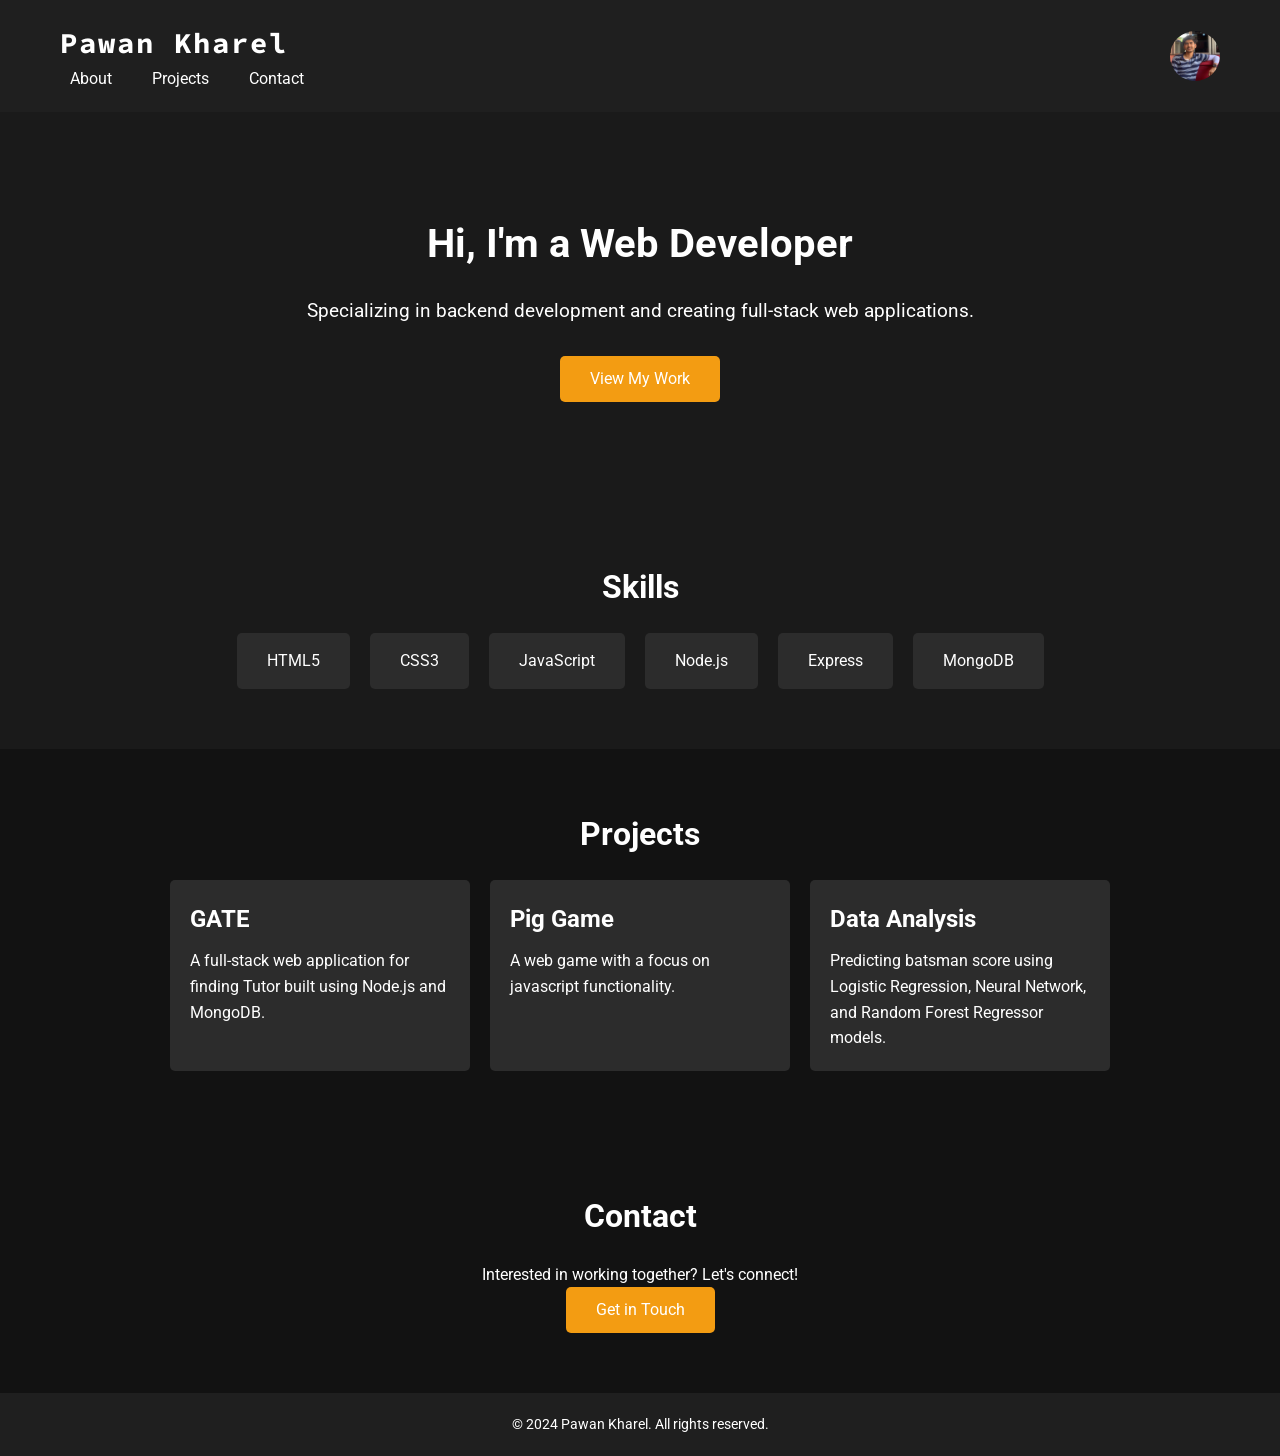
==== index.html @ b5b03adb "Add files via upload" ====
<!DOCTYPE html>
<html lang="en">
<head>
    <meta charset="UTF-8">
    <meta name="viewport" content="width=device-width, initial-scale=1.0">
    <title>Pawan Kharel</title>
    <link rel="stylesheet" href="styles.css">
    <link rel="preconnect" href="https://fonts.googleapis.com">
    <link rel="preconnect" href="https://fonts.gstatic.com" crossorigin>
    <link href="https://fonts.googleapis.com/css2?family=Roboto:wght@400;700&family=Source+Code+Pro:wght@400;700&display=swap" rel="stylesheet">
</head>
<body>
    <section id="head">  </section>
    <header id="header">
        <div class="container" style="position: relative;">
            <h1 class="logo">Pawan Kharel</h1>
            <nav style="display: flex; align-items: center; justify-content: space-between;">
                <ul style="display: flex; list-style: none; gap: 20px;">
                    <li><a href="#head">About</a></li>
                    <li><a href="#projects">Projects</a></li>
                    <li><a href="#contact">Contact</a></li>
                </ul>
                <!-- Add your photo here -->
                <img src="./448059141_3847189515497243_2760969491466251403_n.jpg" alt="Profile Photo" style="width: 50px; height: 50px; border-radius: 50%; position: absolute; right: 20px; top: 50%; transform: translateY(-50%);">
            </nav>
        </div>
    </header>
    
    


    <section id="hero">
        <div class="container">
            <h2>Hi, I'm a Web Developer</h2>
            <p>Specializing in backend development and creating full-stack web applications.</p>
            <a href="#projects" class="btn">View My Work</a>
        </div>
    </section>

    <!-- <section id="about">
        <div class="container">
            <h2>About Me</h2>
            <p>I am a passionate software enthusiast based in Kirtipur, Nepal, with a focus on backend development, particularly using Node.js and MongoDB.</p>
        </div>
    </section> -->

    <section id="skills">
        <div class="container">
            <h2>Skills</h2>
            <div class="skills-grid">
                <div class="skill">HTML5</div>
                <div class="skill">CSS3</div>
                <div class="skill">JavaScript</div>
                <div class="skill">Node.js</div>
                <div class="skill">Express</div>
                <div class="skill">MongoDB</div>
            </div>
        </div>
    </section>

    <section id="projects">
        <div class="container">
            <h2>Projects</h2>
            <div class="projects-grid">
                <div class="project">
                  <a href="https://github.com/kharelpawan/gate" style="text-decoration: none; color: white;">
                    <h3>GATE</h3>
                  </a>
                    <p>A full-stack web application for finding Tutor built using Node.js and MongoDB.</p>
                </div>
                <div class="project">
                  <a href="https://kharelpawan.github.io/piggame/" style="text-decoration: none; color: white;" target="">
                    <h3>Pig Game</h3></a>
                    <p>A web game with a focus on javascript functionality.</p>
                </div>
                <div class="project">
                  <a href="https://github.com/kharelpawan/Analyzing-Performace-of-Cricket-Player" style="text-decoration: none; color: white;" target="_blank">
                    <h3 >Data Analysis</h3></a>
                    <p>Predicting batsman score using Logistic Regression, Neural Network, and Random Forest Regressor models.</p>
                </div>
                
            </div>
        </div>
    </section>

    <section id="contact">
        <div class="container">
            <h2>Contact</h2>
            <p>Interested in working together? Let's connect!</p>
            <a href="https://www.linkedin.com/in/kharelpawan/" class="btn" target="_blank">Get in Touch</a>
        </div>
    </section>

    <footer>
        <div class="container">
            <p>&copy; 2024 Pawan Kharel. All rights reserved.</p>
        </div>
    </footer>

    <script src="script.js"></script>
</body>
</html>
---- styles.css ----
/* Reset and Basic Styling */
* {
    margin: 0;
    padding: 0;
    box-sizing: border-box;
}

body {
    font-family: 'Roboto', sans-serif;
    background-color: #121212;
    color: #fff;
    line-height: 1.6;
}

.container {
    max-width: 1200px;
    margin: 0 auto;
    padding: 0 20px;
}

/* Header Styling */
header {
    background-color: #1f1f1f;
    padding: 20px 0;
    position: sticky;
    top: 0;
    z-index: 1000;
}

header .logo {
    font-family: 'Source Code Pro', monospace;
    font-size: 1.8rem;
    letter-spacing: 2px;
}

header nav ul {
    list-style: none;
    display: flex;
    gap: 20px;
}

header nav ul li a {
    color: #fff;
    text-decoration: none;
    padding: 5px 10px;
    transition: color 0.3s ease;
}

header nav ul li a:hover {
    color: #f39c12;
}

/* Hero Section */
#hero {
    background-color: #1a1a1a;
    padding: 100px 0;
    text-align: center;
}

#hero h2 {
    font-size: 2.5rem;
    margin-bottom: 20px;
}

#hero p {
    font-size: 1.2rem;
    margin-bottom: 30px;
}

.btn {
    display: inline-block;
    padding: 10px 30px;
    background-color: #f39c12;
    color: #fff;
    text-decoration: none;
    border-radius: 5px;
    transition: background-color 0.3s ease;
}

.btn:hover {
    background-color: #d35400;
}

/* About Section */
#about {
    padding: 60px 0;
    text-align: center;
}

#about h2 {
    font-size: 2rem;
    margin-bottom: 20px;
}

/* Skills Section */
#skills {
    padding: 60px 0;
    background-color: #1a1a1a;
    text-align: center;
}

#skills h2 {
    font-size: 2rem;
    margin-bottom: 20px;
}

.skills-grid {
    display: flex;
    flex-wrap: wrap;
    justify-content: center;
    gap: 20px;
}

.skill {
    background-color: #2c2c2c;
    padding: 15px 30px;
    border-radius: 5px;
    font-size: 1rem;
}

/* Projects Section */
#projects {
    padding: 60px 0;
    text-align: center;
}

#projects h2 {
    font-size: 2rem;
    margin-bottom: 20px;
}

.projects-grid {
    display: flex;
    flex-wrap: wrap;
    justify-content: center;
    gap: 20px;
}

.project {
    background-color: #2c2c2c;
    padding: 20px;
    border-radius: 5px;
    max-width: 300px;
    text-align: left;
}

.project h3 {
    font-size: 1.5rem;
    margin-bottom: 10px;
}

/* Contact Section */
#contact {
    padding: 60px 0;
    text-align: center;
}

#contact h2 {
    font-size: 2rem;
    margin-bottom: 20px;
}

/* Footer */
footer {
    background-color: #1f1f1f;
    padding: 20px 0;
    text-align: center;
    font-size: 0.9rem;
}

/* Media Queries for Responsiveness */
@media (max-width: 768px) {
    header nav ul {
        flex-direction: column;
        gap: 10px;
    }

    #hero h2 {
        font-size: 2rem;
    }

    #skills, #projects {
        padding: 40px 0;
    }

    .skills-grid, .projects-grid {
        flex-direction: column;
    }
}

@media (max-width: 480px) {
    .btn {
        padding: 10px 20px;
    }

    #hero h2 {
        font-size: 1.8rem;
    }
}
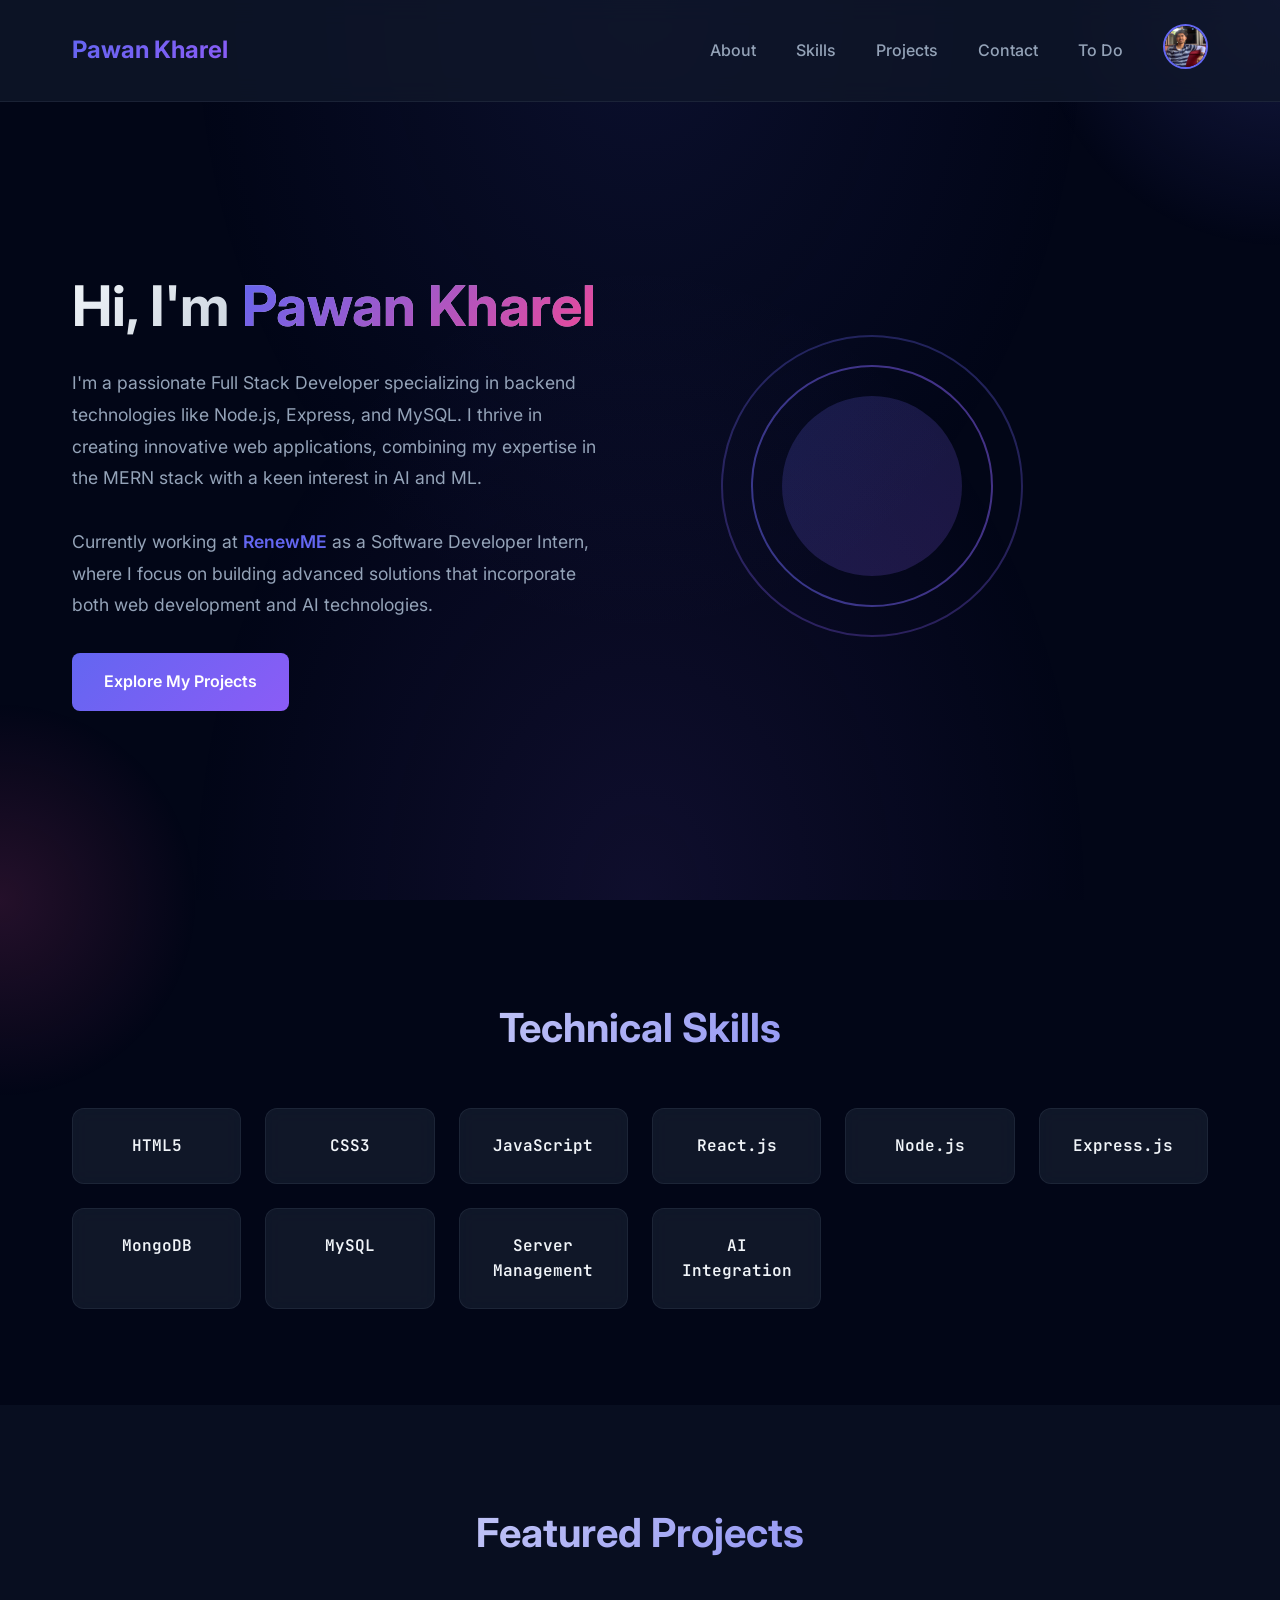
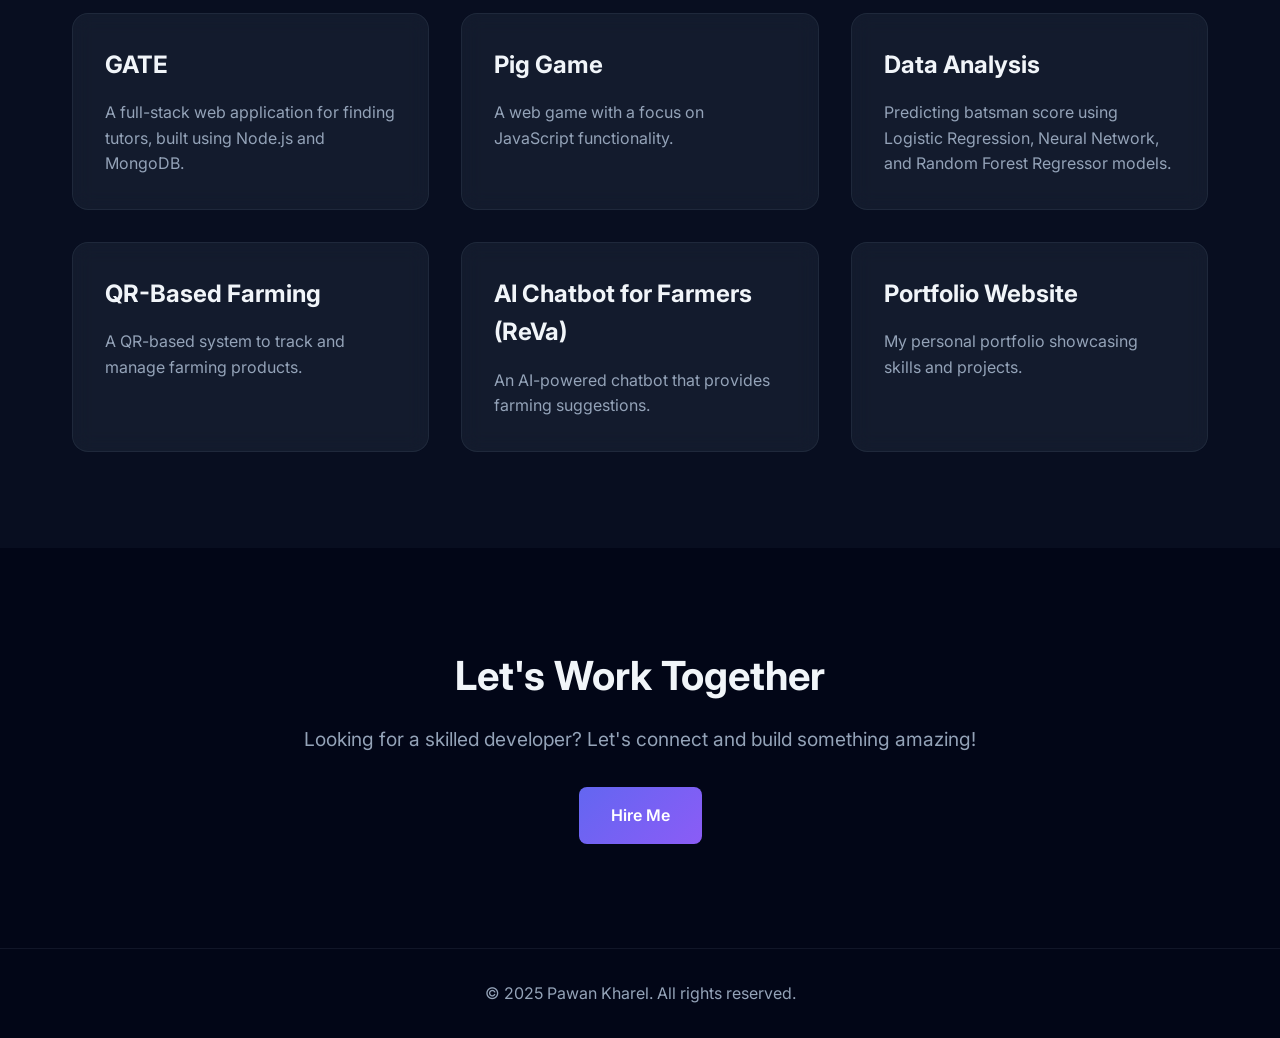
==== commit d14c35e5: "2026 ui" ====
--- a/index.html
+++ b/index.html
@@ -3,100 +3,581 @@
 <head>
     <meta charset="UTF-8">
     <meta name="viewport" content="width=device-width, initial-scale=1.0">
-    <title>Pawan Kharel</title>
-    <link rel="stylesheet" href="styles.css">
+    <title>Pawan Kharel - Full Stack Developer</title>
     <link rel="preconnect" href="https://fonts.googleapis.com">
     <link rel="preconnect" href="https://fonts.gstatic.com" crossorigin>
-    <link href="https://fonts.googleapis.com/css2?family=Roboto:wght@400;700&family=Source+Code+Pro:wght@400;700&display=swap" rel="stylesheet">
+    <link href="https://fonts.googleapis.com/css2?family=Inter:wght@300;400;500;600;700&family=JetBrains+Mono:wght@400;600&display=swap" rel="stylesheet">
+    <style>
+        * {
+            margin: 0;
+            padding: 0;
+            box-sizing: border-box;
+        }
+
+        :root {
+            --primary: #6366f1;
+            --primary-dark: #4f46e5;
+            --secondary: #8b5cf6;
+            --accent: #ec4899;
+            --bg-dark: #0f172a;
+            --bg-darker: #020617;
+            --text: #f1f5f9;
+            --text-muted: #94a3b8;
+            --card-bg: rgba(30, 41, 59, 0.5);
+            --border: rgba(148, 163, 184, 0.1);
+        }
+
+        body {
+            font-family: 'Inter', sans-serif;
+            background: var(--bg-darker);
+            color: var(--text);
+            line-height: 1.6;
+            overflow-x: hidden;
+        }
+
+        .container {
+            max-width: 1200px;
+            margin: 0 auto;
+            padding: 0 2rem;
+        }
+
+        /* Animated Background */
+        .bg-animation {
+            position: fixed;
+            top: 0;
+            left: 0;
+            width: 100%;
+            height: 100%;
+            z-index: -1;
+            background: radial-gradient(ellipse at top, rgba(99, 102, 241, 0.1) 0%, transparent 50%),
+                        radial-gradient(ellipse at bottom, rgba(139, 92, 246, 0.1) 0%, transparent 50%);
+        }
+
+        .bg-animation::before {
+            content: '';
+            position: absolute;
+            width: 500px;
+            height: 500px;
+            background: radial-gradient(circle, rgba(99, 102, 241, 0.2) 0%, transparent 70%);
+            top: -250px;
+            right: -250px;
+            animation: float 20s ease-in-out infinite;
+        }
+
+        .bg-animation::after {
+            content: '';
+            position: absolute;
+            width: 400px;
+            height: 400px;
+            background: radial-gradient(circle, rgba(236, 72, 153, 0.15) 0%, transparent 70%);
+            bottom: -200px;
+            left: -200px;
+            animation: float 15s ease-in-out infinite reverse;
+        }
+
+        @keyframes float {
+            0%, 100% { transform: translate(0, 0) rotate(0deg); }
+            33% { transform: translate(100px, -50px) rotate(120deg); }
+            66% { transform: translate(-50px, 100px) rotate(240deg); }
+        }
+
+        /* Header */
+        header {
+            position: fixed;
+            top: 0;
+            left: 0;
+            right: 0;
+            z-index: 1000;
+            background: rgba(15, 23, 42, 0.8);
+            backdrop-filter: blur(12px);
+            border-bottom: 1px solid var(--border);
+            transition: all 0.3s ease;
+        }
+
+        header.scrolled {
+            background: rgba(15, 23, 42, 0.95);
+            box-shadow: 0 4px 30px rgba(0, 0, 0, 0.3);
+        }
+
+        .header-content {
+            display: flex;
+            justify-content: space-between;
+            align-items: center;
+            padding: 1.5rem 0;
+        }
+
+        .logo {
+            font-size: 1.5rem;
+            font-weight: 700;
+            background: linear-gradient(135deg, var(--primary), var(--secondary));
+            -webkit-background-clip: text;
+            -webkit-text-fill-color: transparent;
+            background-clip: text;
+        }
+
+        nav ul {
+            display: flex;
+            list-style: none;
+            gap: 2.5rem;
+            align-items: center;
+        }
+
+        nav a {
+            color: var(--text-muted);
+            text-decoration: none;
+            font-weight: 500;
+            transition: color 0.3s ease;
+            position: relative;
+        }
+
+        nav a::after {
+            content: '';
+            position: absolute;
+            bottom: -5px;
+            left: 0;
+            width: 0;
+            height: 2px;
+            background: var(--primary);
+            transition: width 0.3s ease;
+        }
+
+        nav a:hover {
+            color: var(--text);
+        }
+
+        nav a:hover::after {
+            width: 100%;
+        }
+
+        .profile-img {
+            width: 45px;
+            height: 45px;
+            border-radius: 50%;
+            border: 2px solid var(--primary);
+            object-fit: cover;
+            transition: transform 0.3s ease;
+        }
+
+        .profile-img:hover {
+            transform: scale(1.1);
+        }
+
+        /* Hero Section */
+        #hero {
+            min-height: 100vh;
+            display: flex;
+            align-items: center;
+            padding-top: 80px;
+        }
+
+        .hero-content {
+            display: grid;
+            grid-template-columns: 1fr 1fr;
+            gap: 4rem;
+            align-items: center;
+        }
+
+        .hero-text h2 {
+            font-size: 3.5rem;
+            font-weight: 700;
+            margin-bottom: 1rem;
+            background: linear-gradient(135deg, var(--text), var(--text-muted));
+            -webkit-background-clip: text;
+            -webkit-text-fill-color: transparent;
+            background-clip: text;
+            animation: fadeInUp 0.8s ease;
+        }
+
+        .hero-text .highlight {
+            background: linear-gradient(135deg, var(--primary), var(--accent));
+            -webkit-background-clip: text;
+            -webkit-text-fill-color: transparent;
+            background-clip: text;
+        }
+
+        .hero-text p {
+            color: var(--text-muted);
+            font-size: 1.1rem;
+            margin-bottom: 2rem;
+            line-height: 1.8;
+            animation: fadeInUp 0.8s ease 0.2s backwards;
+        }
+
+        .hero-text a.company-link {
+            color: var(--primary);
+            text-decoration: none;
+            font-weight: 600;
+            transition: color 0.3s ease;
+        }
+
+        .hero-text a.company-link:hover {
+            color: var(--secondary);
+        }
+
+        .btn {
+            display: inline-block;
+            padding: 1rem 2rem;
+            background: linear-gradient(135deg, var(--primary), var(--secondary));
+            color: white;
+            text-decoration: none;
+            border-radius: 8px;
+            font-weight: 600;
+            transition: all 0.3s ease;
+            position: relative;
+            overflow: hidden;
+            animation: fadeInUp 0.8s ease 0.4s backwards;
+        }
+
+        .btn::before {
+            content: '';
+            position: absolute;
+            top: 0;
+            left: -100%;
+            width: 100%;
+            height: 100%;
+            background: linear-gradient(135deg, var(--secondary), var(--accent));
+            transition: left 0.3s ease;
+        }
+
+        .btn span {
+            position: relative;
+            z-index: 1;
+        }
+
+        .btn:hover::before {
+            left: 0;
+        }
+
+        .btn:hover {
+            transform: translateY(-2px);
+            box-shadow: 0 10px 30px rgba(99, 102, 241, 0.3);
+        }
+
+        @keyframes fadeInUp {
+            from {
+                opacity: 0;
+                transform: translateY(30px);
+            }
+            to {
+                opacity: 1;
+                transform: translateY(0);
+            }
+        }
+
+        /* Skills Section */
+        #skills {
+            padding: 6rem 0;
+        }
+
+        .section-title {
+            text-align: center;
+            font-size: 2.5rem;
+            font-weight: 700;
+            margin-bottom: 3rem;
+            background: linear-gradient(135deg, var(--text), var(--primary));
+            -webkit-background-clip: text;
+            -webkit-text-fill-color: transparent;
+            background-clip: text;
+        }
+
+        .skills-grid {
+            display: grid;
+            grid-template-columns: repeat(auto-fit, minmax(150px, 1fr));
+            gap: 1.5rem;
+        }
+
+        .skill {
+            background: var(--card-bg);
+            backdrop-filter: blur(10px);
+            border: 1px solid var(--border);
+            padding: 1.5rem;
+            border-radius: 12px;
+            text-align: center;
+            font-weight: 600;
+            font-family: 'JetBrains Mono', monospace;
+            transition: all 0.3s ease;
+        }
+
+        .skill:hover {
+            transform: translateY(-5px);
+            border-color: var(--primary);
+            box-shadow: 0 10px 30px rgba(99, 102, 241, 0.2);
+        }
+
+        /* Projects Section */
+        #projects {
+            padding: 6rem 0;
+            background: rgba(15, 23, 42, 0.5);
+        }
+
+        .projects-grid {
+            display: grid;
+            grid-template-columns: repeat(auto-fit, minmax(320px, 1fr));
+            gap: 2rem;
+        }
+
+        .project {
+            background: var(--card-bg);
+            backdrop-filter: blur(10px);
+            border: 1px solid var(--border);
+            border-radius: 16px;
+            padding: 2rem;
+            transition: all 0.3s ease;
+            position: relative;
+            overflow: hidden;
+        }
+
+        .project::before {
+            content: '';
+            position: absolute;
+            top: 0;
+            left: 0;
+            width: 100%;
+            height: 4px;
+            background: linear-gradient(90deg, var(--primary), var(--secondary));
+            transform: scaleX(0);
+            transition: transform 0.3s ease;
+        }
+
+        .project:hover::before {
+            transform: scaleX(1);
+        }
+
+        .project:hover {
+            transform: translateY(-10px);
+            border-color: var(--primary);
+            box-shadow: 0 20px 40px rgba(99, 102, 241, 0.2);
+        }
+
+        .project h3 {
+            font-size: 1.5rem;
+            margin-bottom: 1rem;
+            color: var(--text);
+        }
+
+        .project a {
+            color: var(--text);
+            text-decoration: none;
+            transition: color 0.3s ease;
+        }
+
+        .project a:hover {
+            color: var(--primary);
+        }
+
+        .project p {
+            color: var(--text-muted);
+            line-height: 1.6;
+        }
+
+        /* Contact Section */
+        #contact {
+            padding: 6rem 0;
+            text-align: center;
+        }
+
+        #contact h2 {
+            font-size: 2.5rem;
+            margin-bottom: 1rem;
+        }
+
+        #contact p {
+            font-size: 1.2rem;
+            color: var(--text-muted);
+            margin-bottom: 2rem;
+        }
+
+        /* Footer */
+        footer {
+            background: var(--bg-darker);
+            border-top: 1px solid var(--border);
+            padding: 2rem 0;
+            text-align: center;
+            color: var(--text-muted);
+        }
+
+        /* Responsive */
+        @media (max-width: 768px) {
+            .hero-content {
+                grid-template-columns: 1fr;
+                text-align: center;
+            }
+
+            .hero-text h2 {
+                font-size: 2.5rem;
+            }
+
+            nav ul {
+                gap: 1.5rem;
+            }
+
+            .skills-grid {
+                grid-template-columns: repeat(auto-fit, minmax(120px, 1fr));
+            }
+
+            .projects-grid {
+                grid-template-columns: 1fr;
+            }
+        }
+    </style>
 </head>
 <body>
-    <section id="head">  </section>
+    <div class="bg-animation"></div>
+
     <header id="header">
-        <div class="container" style="position: relative;">
-            <h1 class="logo">Pawan Kharel</h1>
-            <nav style="display: flex; align-items: center; justify-content: space-between;">
-                <ul style="display: flex; list-style: none; gap: 20px;">
-                    <li><a href="#head">About</a></li>
-                    <li><a href="#projects">Projects</a></li>
-                    <li><a href="#contact">Contact</a></li>
-                </ul>
-                <!-- Add your photo here -->
-                <img src="./448059141_3847189515497243_2760969491466251403_n.jpg" alt="Profile Photo" style="width: 50px; height: 50px; border-radius: 50%; position: absolute; right: 20px; top: 50%; transform: translateY(-50%);">
-            </nav>
+        <div class="container">
+            <div class="header-content">
+                <h1 class="logo">Pawan Kharel</h1>
+                <nav>
+                    <ul>
+                        <li><a href="#hero">About</a></li>
+                        <li><a href="#skills">Skills</a></li>
+                        <li><a href="#projects">Projects</a></li>
+                        <li><a href="#contact">Contact</a></li>
+                        <li><a href="./tasks.html">To Do</a></li>
+                        <li><img src="./448059141_3847189515497243_2760969491466251403_n.jpg" alt="Profile" class="profile-img"></li>
+                    </ul>
+                </nav>
+            </div>
         </div>
     </header>
-    
-    
-
 
     <section id="hero">
         <div class="container">
-            <h2>Hi, I'm a Web Developer</h2>
-            <p>Specializing in backend development and creating full-stack web applications.</p>
-            <a href="#projects" class="btn">View My Work</a>
+            <div class="hero-content">
+                <div class="hero-text">
+                    <h2>Hi, I'm <span class="highlight">Pawan Kharel</span></h2>
+                    <p>I'm a passionate Full Stack Developer specializing in backend technologies like Node.js, Express, and MySQL. I thrive in creating innovative web applications, combining my expertise in the MERN stack with a keen interest in AI and ML.</p>
+                    <p>Currently working at <a href="https://www.renewme.biz" target="_blank" class="company-link">RenewME</a> as a Software Developer Intern, where I focus on building advanced solutions that incorporate both web development and AI technologies.</p>
+                    <a href="https://github.com/kharelpawan" target="_blank" class="btn"><span>Explore My Projects</span></a>
+                </div>
+                <div class="hero-visual">
+                    <svg viewBox="0 0 400 400" style="width: 100%; max-width: 400px;">
+                        <defs>
+                            <linearGradient id="grad1" x1="0%" y1="0%" x2="100%" y2="100%">
+                                <stop offset="0%" style="stop-color:#6366f1;stop-opacity:1" />
+                                <stop offset="100%" style="stop-color:#8b5cf6;stop-opacity:1" />
+                            </linearGradient>
+                        </defs>
+                        <circle cx="200" cy="200" r="150" fill="none" stroke="url(#grad1)" stroke-width="2" opacity="0.3">
+                            <animateTransform attributeName="transform" type="rotate" from="0 200 200" to="360 200 200" dur="20s" repeatCount="indefinite"/>
+                        </circle>
+                        <circle cx="200" cy="200" r="120" fill="none" stroke="url(#grad1)" stroke-width="2" opacity="0.5">
+                            <animateTransform attributeName="transform" type="rotate" from="360 200 200" to="0 200 200" dur="15s" repeatCount="indefinite"/>
+                        </circle>
+                        <circle cx="200" cy="200" r="90" fill="url(#grad1)" opacity="0.2"/>
+                    </svg>
+                </div>
+            </div>
         </div>
     </section>
 
-    <!-- <section id="about">
-        <div class="container">
-            <h2>About Me</h2>
-            <p>I am a passionate software enthusiast based in Kirtipur, Nepal, with a focus on backend development, particularly using Node.js and MongoDB.</p>
-        </div>
-    </section> -->
-
     <section id="skills">
         <div class="container">
-            <h2>Skills</h2>
+            <h2 class="section-title">Technical Skills</h2>
             <div class="skills-grid">
                 <div class="skill">HTML5</div>
                 <div class="skill">CSS3</div>
                 <div class="skill">JavaScript</div>
+                <div class="skill">React.js</div>
                 <div class="skill">Node.js</div>
-                <div class="skill">Express</div>
+                <div class="skill">Express.js</div>
                 <div class="skill">MongoDB</div>
+                <div class="skill">MySQL</div>
+                <div class="skill">Server Management</div>
+                <div class="skill">AI Integration</div>
             </div>
         </div>
     </section>
 
     <section id="projects">
         <div class="container">
-            <h2>Projects</h2>
+            <h2 class="section-title">Featured Projects</h2>
             <div class="projects-grid">
                 <div class="project">
-                  <a href="https://github.com/kharelpawan/gate" style="text-decoration: none; color: white;">
-                    <h3>GATE</h3>
-                  </a>
-                    <p>A full-stack web application for finding Tutor built using Node.js and MongoDB.</p>
+                    <h3><a href="https://github.com/kharelpawan/gate" target="_blank">GATE</a></h3>
+                    <p>A full-stack web application for finding tutors, built using Node.js and MongoDB.</p>
                 </div>
                 <div class="project">
-                  <a href="https://kharelpawan.github.io/piggame/" style="text-decoration: none; color: white;" target="">
-                    <h3>Pig Game</h3></a>
-                    <p>A web game with a focus on javascript functionality.</p>
+                    <h3><a href="https://kharelpawan.github.io/piggame/" target="_blank">Pig Game</a></h3>
+                    <p>A web game with a focus on JavaScript functionality.</p>
                 </div>
                 <div class="project">
-                  <a href="https://github.com/kharelpawan/Analyzing-Performace-of-Cricket-Player" style="text-decoration: none; color: white;" target="_blank">
-                    <h3 >Data Analysis</h3></a>
+                    <h3><a href="https://github.com/kharelpawan/Analyzing-Performace-of-Cricket-Player" target="_blank">Data Analysis</a></h3>
                     <p>Predicting batsman score using Logistic Regression, Neural Network, and Random Forest Regressor models.</p>
                 </div>
-                
+                <div class="project">
+                    <h3><a href="https://qr.thevirtualfarming.com" target="_blank">QR-Based Farming</a></h3>
+                    <p>A QR-based system to track and manage farming products.</p>
+                </div>
+                <div class="project">
+                    <h3><a href="https://bot.thevirtualfarming.com" target="_blank">AI Chatbot for Farmers (ReVa)</a></h3>
+                    <p>An AI-powered chatbot that provides farming suggestions.</p>
+                </div>
+                <div class="project">
+                    <h3><a href="#hero">Portfolio Website</a></h3>
+                    <p>My personal portfolio showcasing skills and projects.</p>
+                </div>
             </div>
         </div>
     </section>
 
     <section id="contact">
         <div class="container">
-            <h2>Contact</h2>
-            <p>Interested in working together? Let's connect!</p>
-            <a href="https://www.linkedin.com/in/kharelpawan/" class="btn" target="_blank">Get in Touch</a>
+            <h2>Let's Work Together</h2>
+            <p>Looking for a skilled developer? Let's connect and build something amazing!</p>
+            <a href="mailto:kharelpawan.np@gmail.com" class="btn" target="_blank"><span>Hire Me</span></a>
         </div>
     </section>
 
     <footer>
         <div class="container">
-            <p>&copy; 2024 Pawan Kharel. All rights reserved.</p>
+            <p>&copy; 2025 Pawan Kharel. All rights reserved.</p>
         </div>
     </footer>
 
-    <script src="script.js"></script>
+    <script>
+        // Header scroll effect
+        const header = document.getElementById('header');
+        window.addEventListener('scroll', () => {
+            if (window.scrollY > 50) {
+                header.classList.add('scrolled');
+            } else {
+                header.classList.remove('scrolled');
+            }
+        });
+
+        // Smooth scrolling
+        document.querySelectorAll('a[href^="#"]').forEach(anchor => {
+            anchor.addEventListener('click', function (e) {
+                e.preventDefault();
+                const target = document.querySelector(this.getAttribute('href'));
+                if (target) {
+                    target.scrollIntoView({
+                        behavior: 'smooth',
+                        block: 'start'
+                    });
+                }
+            });
+        });
+
+        // Intersection Observer for animations
+        const observerOptions = {
+            threshold: 0.1,
+            rootMargin: '0px 0px -50px 0px'
+        };
+
+        const observer = new IntersectionObserver((entries) => {
+            entries.forEach(entry => {
+                if (entry.isIntersecting) {
+                    entry.target.style.animation = 'fadeInUp 0.8s ease forwards';
+                }
+            });
+        }, observerOptions);
+
+        document.querySelectorAll('.skill, .project').forEach(el => {
+            observer.observe(el);
+        });
+    </script>
 </body>
-</html>
+</html>
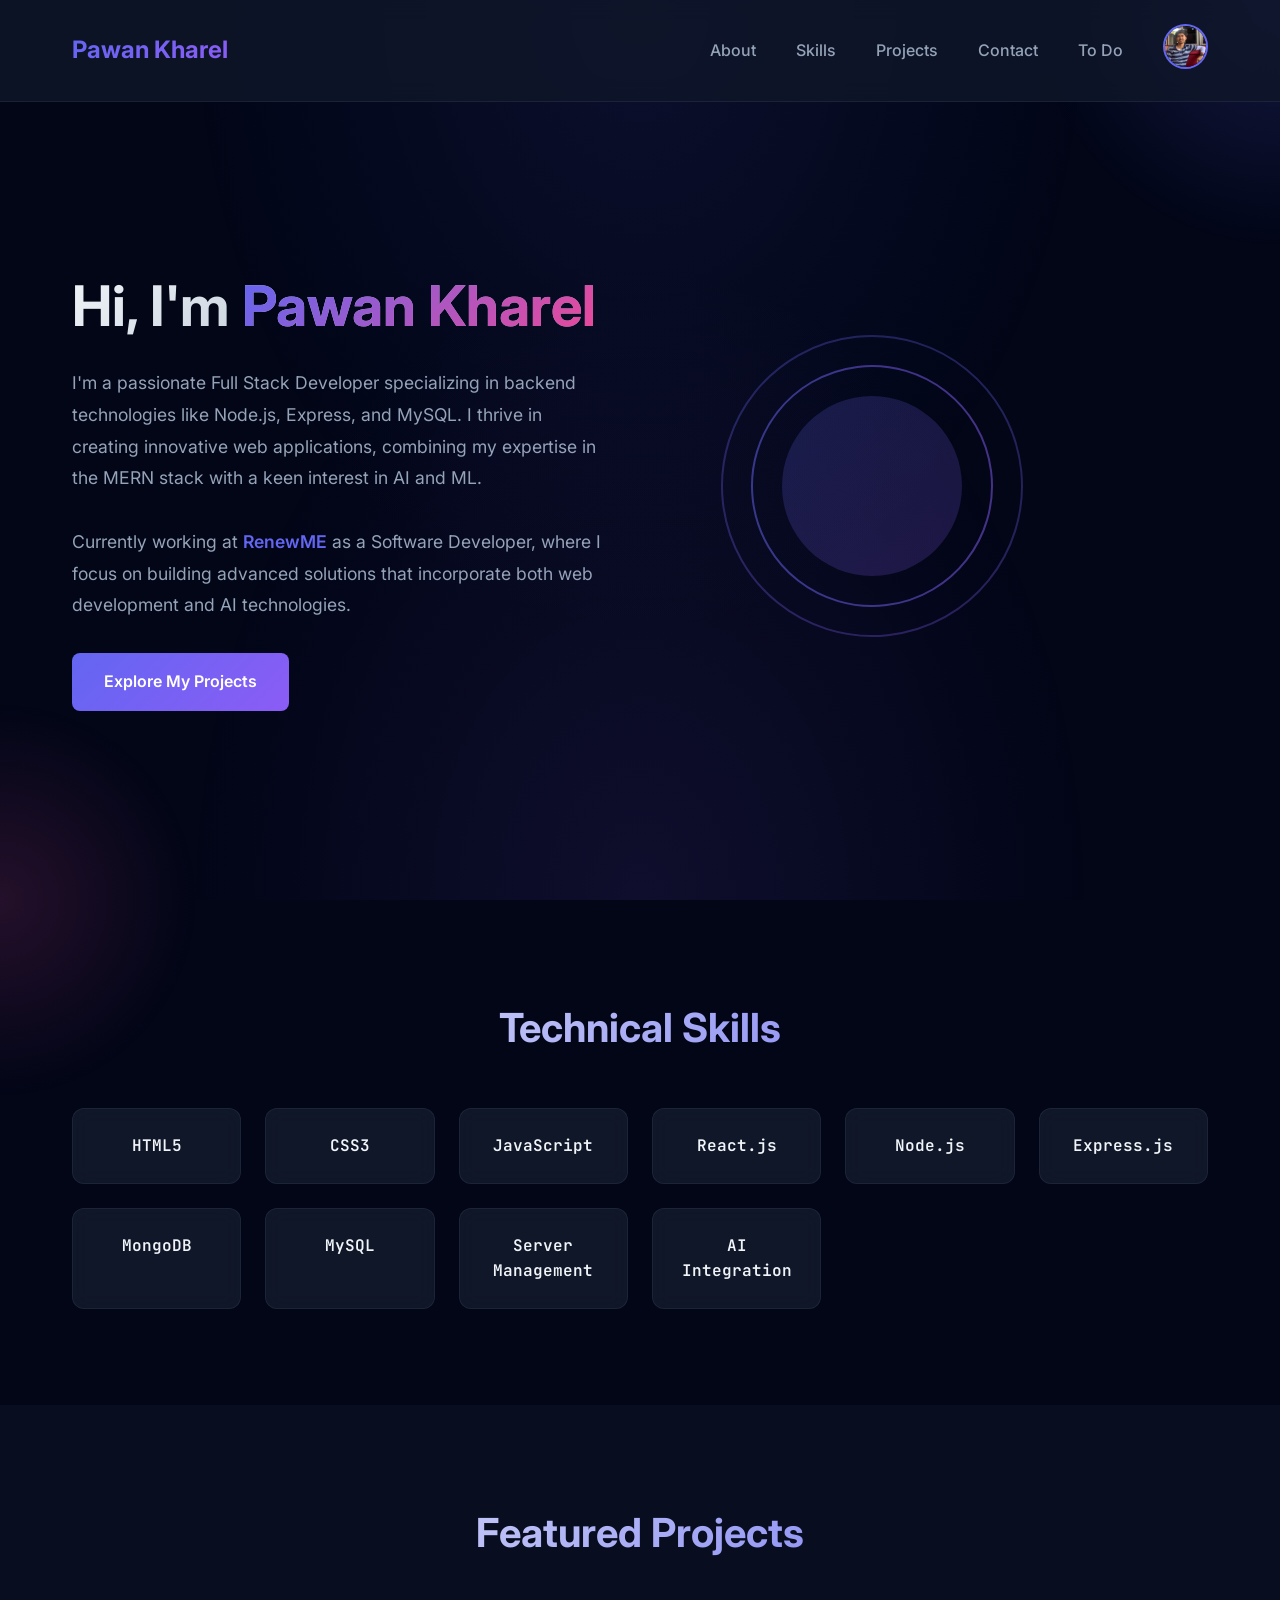
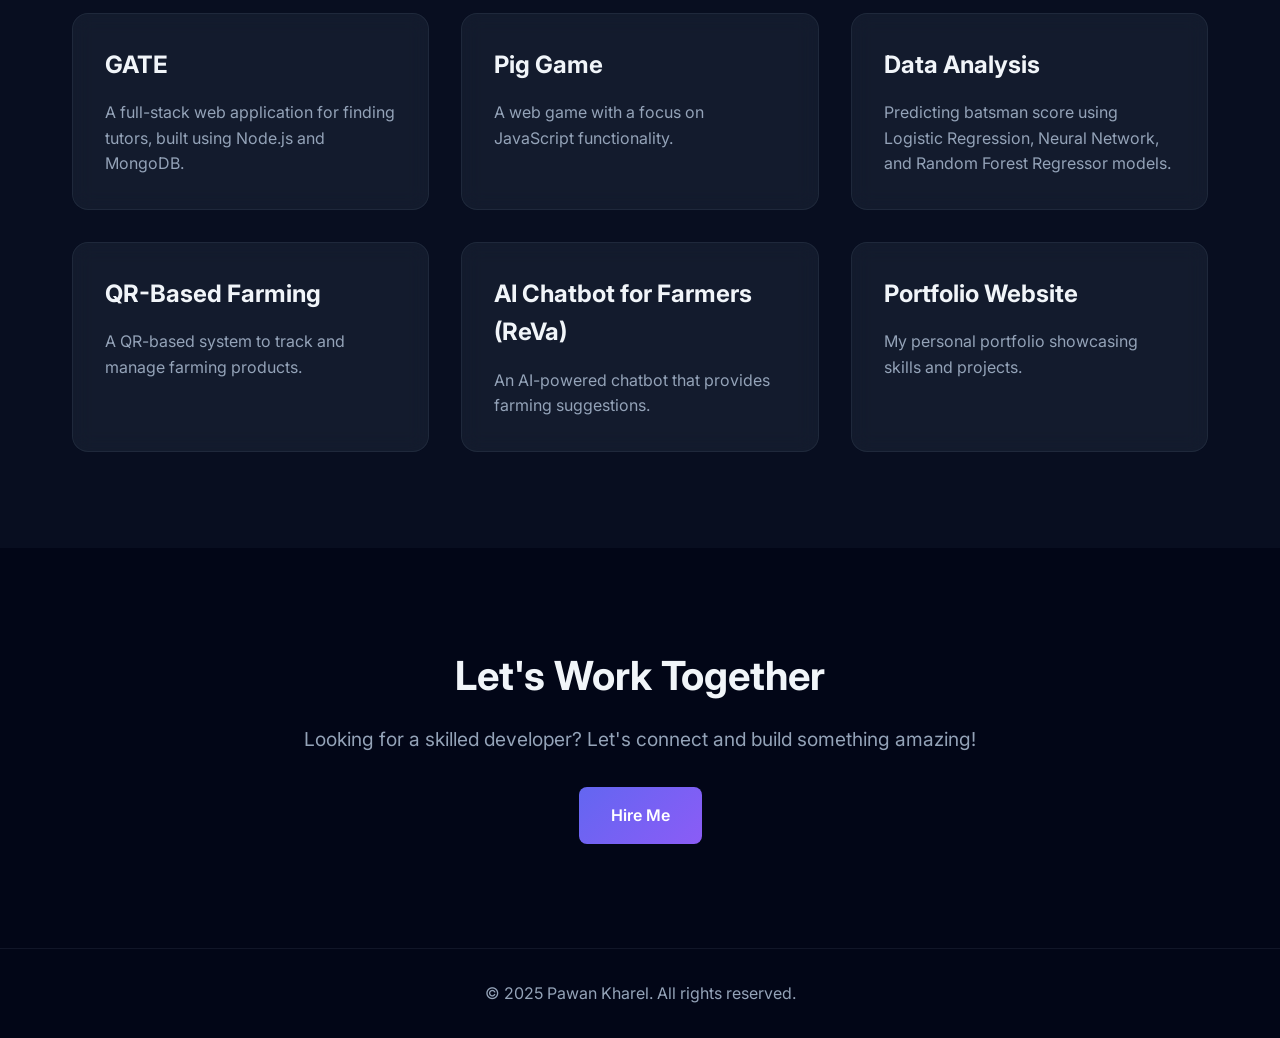
==== commit ba736379: "Update job title from Intern to Software Developer" ====
--- a/index.html
+++ b/index.html
@@ -448,7 +448,7 @@
                 <div class="hero-text">
                     <h2>Hi, I'm <span class="highlight">Pawan Kharel</span></h2>
                     <p>I'm a passionate Full Stack Developer specializing in backend technologies like Node.js, Express, and MySQL. I thrive in creating innovative web applications, combining my expertise in the MERN stack with a keen interest in AI and ML.</p>
-                    <p>Currently working at <a href="https://www.renewme.biz" target="_blank" class="company-link">RenewME</a> as a Software Developer Intern, where I focus on building advanced solutions that incorporate both web development and AI technologies.</p>
+                    <p>Currently working at <a href="https://www.renewme.biz" target="_blank" class="company-link">RenewME</a> as a Software Developer, where I focus on building advanced solutions that incorporate both web development and AI technologies.</p>
                     <a href="https://github.com/kharelpawan" target="_blank" class="btn"><span>Explore My Projects</span></a>
                 </div>
                 <div class="hero-visual">
@@ -580,4 +580,4 @@
         });
     </script>
 </body>
-</html>+</html>
